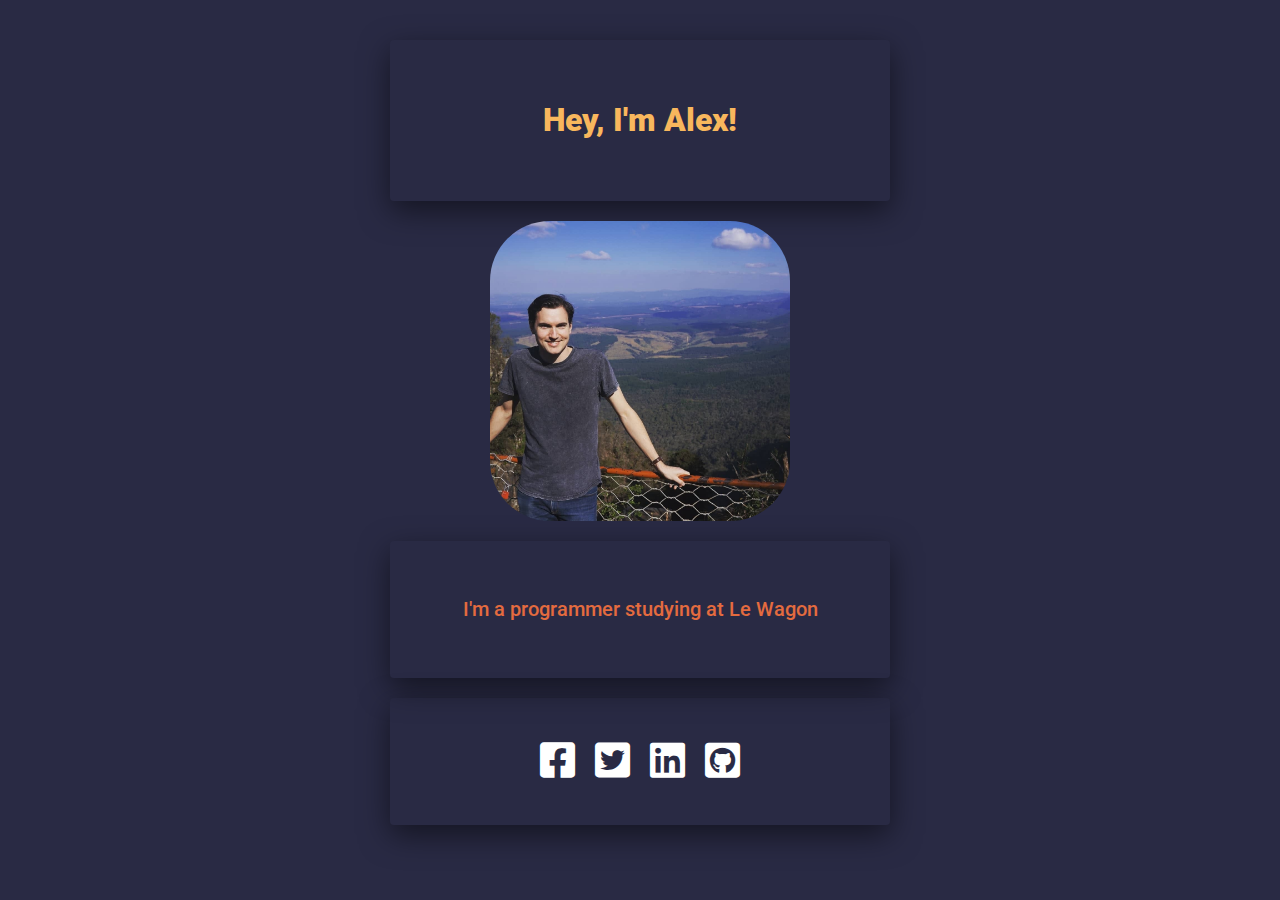
==== index.html @ 1bf9fc71 "my profile page" ====
<!DOCTYPE html>
<html lang="en">
<head>
    <meta charset="UTF-8">
    <meta http-equiv="X-UA-Compatible" content="IE=edge">
    <meta name="viewport" content="width=device-width, initial-scale=1.0">
    <meta name="viewport" content="width=device-width, initial-scale=1">
    <link rel="stylesheet" href="https://use.fontawesome.com/releases/v5.6.3/css/all.css">
    <link rel="stylesheet" href="style.css">
    <link href="https://fonts.googleapis.com/css?family=Lora:400,700|Roboto:300,400,500,700,900" rel="stylesheet">
    <title>My Profile</title>
</head>
<body>
  <div class="container">
    <div class="card-title">
      <h1>Hey, I'm Alex!</h1>
    </div>
    <div class="card-image">
      <img src="images/profile.jpg" class="img-circle" width = "300px" alt="picture of me" border-radius="5px">
    </div>
      <div class="card-body">
    <h2>I'm a programmer studying at Le Wagon</h2>
    </div>
    <div class ="card-links">
      <li>
        <a href="https://www.facebook.com/alex.wade.376">
          <i class="fab fa-facebook-square" href=""></i>
        </a>
      </li>
      <li>
        <a href="https://twitter.com/?lang=en">
          <i class="fab fa-twitter-square" width="50px"></i>
        </a>
      </li>
      <li>
        <a href="https://www.linkedin.com/in/alex-wade-98b45872/">
          <i class="fab fa-linkedin"></i>
        </a>
      </li>
      <li>
        <a href="https://github.com/AlexWade555">
          <i class="fab fa-github-square"></i>
        </a>
      </li>
    </div>
  </div>
</body>
</html>
---- style.css ----
/* Colors and fonts */
body {
  background: #292A44;
  color:  #F8B75D;
  font-family: 'Lora', serif;
  font-size: 15px;
  font-weight: lighter;
}
h1, h2, h3 {
  font-family: 'Roboto', sans-serif;
}
h1 {
  color: #F8B75D;
  font-size: 32px;
  font-weight: 900;
}
h2 {
  color:  #E46B3F;
  font-size: 20px;
  font-weight: lighter;
  font-weight: 500;
}

a {
  font-family: 'Roboto', sans-serif;
  text-decoration: none;
  color:  #FFFFFF;
  font-weight: 600;
  font-size: 40px;
  margin: 10px;
}
a:hover {
  color: black;
}
.container {
  width: 500px;
  margin: 40px auto;
  /* border: 2px solid blue; */
}

@media (max-width: 960px) {
  /* For a screen < 960px, this CSS will be read */
  .container {
    width: 700px;
  }
}

@media (max-width: 720px) {
  /* For a screen < 720px, this CSS will be read */
  .container {
    width: 500px;
  }
}

@media (max-width: 540px) {
  /* For a screen < 540px, this CSS will be read */
  .container {
    width: 300px;
  }
}

.card-links {
  display: flex;
  justify-content: center;
  /* border: 2px solid white; */
  list-style-type: none;
  padding: 40px;
  box-shadow: 0px 10px 30px rgba(0,0,0,0.5);
  border-radius: 4px;
  margin: 20px 0px;
}

.card-title {
  /* border: 2px solid red; */
  display: flex;
  justify-content: center;
  padding: 40px;
  box-shadow: 0px 10px 30px rgba(0,0,0,0.5);
  border-radius: 4px;
  margin: 20px 0px;
}

.card-body {
  /* border: 2px solid green; */
  display: flex;
  justify-content: center;
  padding: 40px;
  box-shadow: 0px 10px 30px rgba(0,0,0,0.5);
  border-radius: 4px;
  margin: 20px 0px;
}

.card-image {
  /* border: 2px solid orange; */
  display: flex;
  justify-content: center;
  border-radius: 4px;
}

.img-circle {
  border-radius: 20%;
}
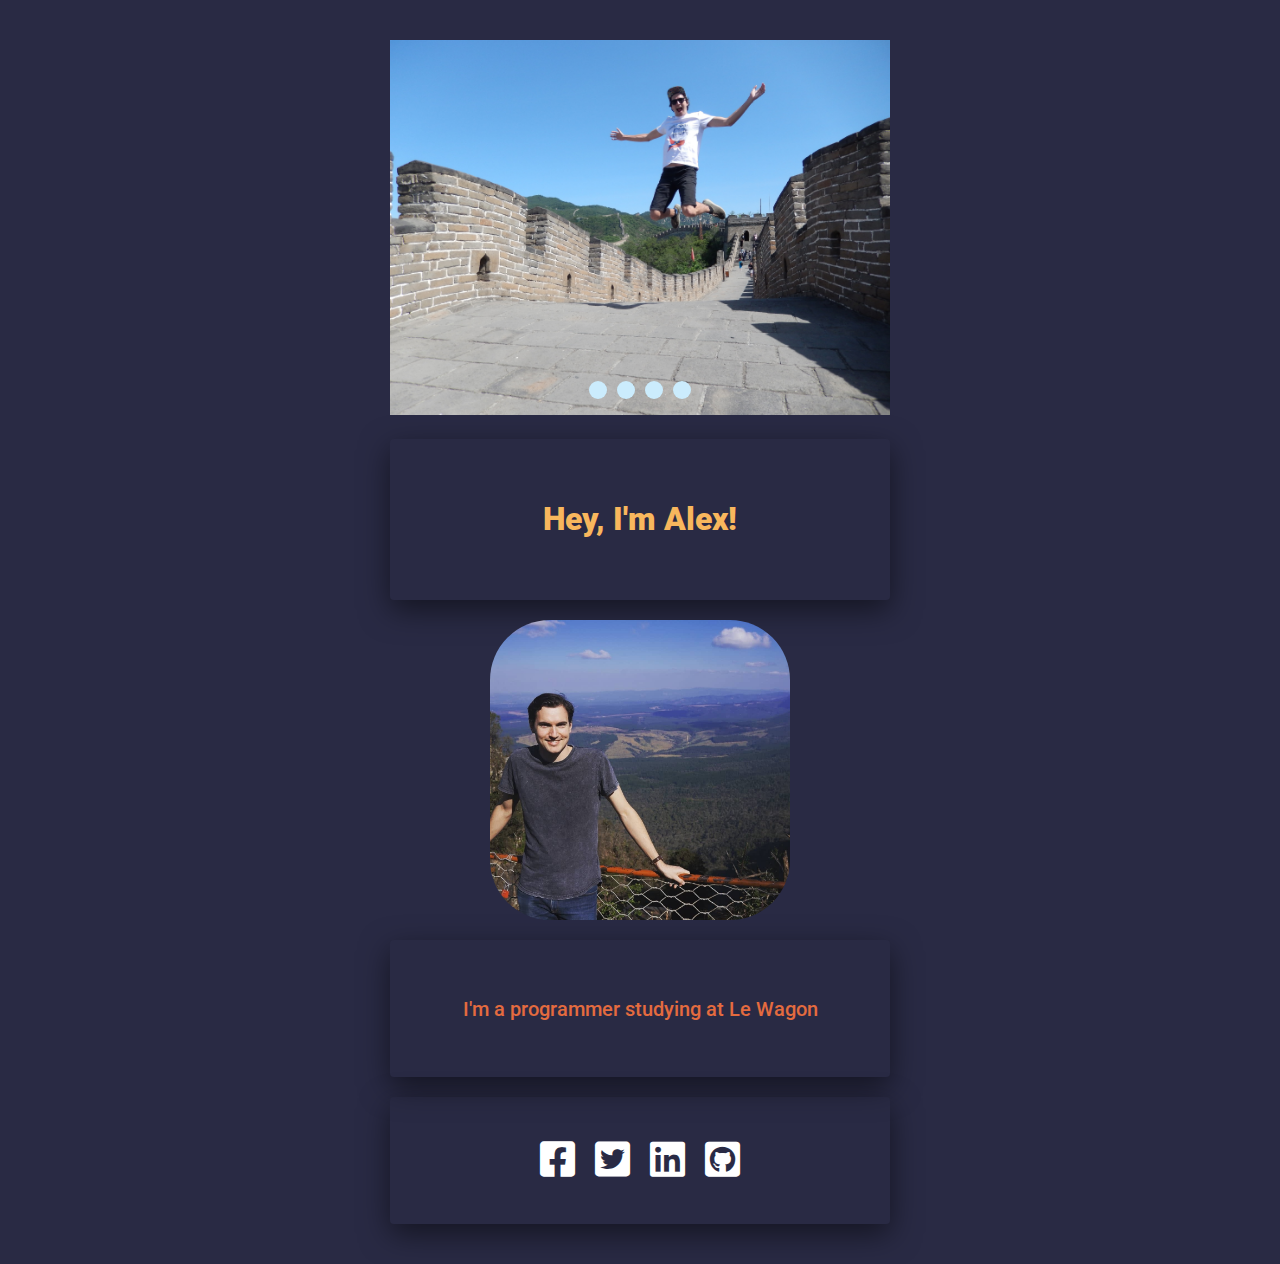
==== commit 98ef1f86: "changed title and move slides into container" ====
--- a/index.html
+++ b/index.html
@@ -1,6 +1,6 @@
 <!DOCTYPE html>
 <html lang="en">
-<head>
+  <head>
     <meta charset="UTF-8">
     <meta http-equiv="X-UA-Compatible" content="IE=edge">
     <meta name="viewport" content="width=device-width, initial-scale=1.0">
@@ -8,10 +8,72 @@
     <link rel="stylesheet" href="https://use.fontawesome.com/releases/v5.6.3/css/all.css">
     <link rel="stylesheet" href="style.css">
     <link href="https://fonts.googleapis.com/css?family=Lora:400,700|Roboto:300,400,500,700,900" rel="stylesheet">
-    <title>My Profile</title>
-</head>
-<body>
-  <div class="container">
+    <title>Alex Wade - Front-end developer</title>
+  </head>
+  <body>
+
+    <div class="container">
+
+<!-- Start cssSlider.com -->
+		<!-- Generated by cssSlider.com 2.1 -->
+		<link rel="stylesheet" href="cssslider_files/csss_engine1/style.css">
+		<!--[if IE]><link rel="stylesheet" href="cssslider_files/csss_engine1/ie.css"><![endif]-->
+		<!--[if lte IE 9]><script type="text/javascript" src="cssslider_files/csss_engine1/ie.js"></script><![endif]-->
+		 <div class='csslider1 autoplay '>
+		<input name="cs_anchor1" id='cs_slide1_0' type="radio" class='cs_anchor slide' >
+		<input name="cs_anchor1" id='cs_slide1_1' type="radio" class='cs_anchor slide' >
+		<input name="cs_anchor1" id='cs_slide1_2' type="radio" class='cs_anchor slide' >
+		<input name="cs_anchor1" id='cs_slide1_3' type="radio" class='cs_anchor slide' >
+		<input name="cs_anchor1" id='cs_play1' type="radio" class='cs_anchor' checked>
+		<input name="cs_anchor1" id='cs_pause1_0' type="radio" class='cs_anchor pause'>
+		<input name="cs_anchor1" id='cs_pause1_1' type="radio" class='cs_anchor pause'>
+		<input name="cs_anchor1" id='cs_pause1_2' type="radio" class='cs_anchor pause'>
+		<input name="cs_anchor1" id='cs_pause1_3' type="radio" class='cs_anchor pause'>
+		<ul>
+			<li class="cs_skeleton"><img src="cssslider_files/csss_images1/dscn7078.jpg" style="width: 100%;"></li>
+			<li class='num0 img slide'> <img src='cssslider_files/csss_images1/dscn7078.jpg' alt='DSCN7078' title='DSCN7078' /></li>
+			<li class='num1 img slide'> <img src='cssslider_files/csss_images1/20160611_090855.jpg' alt='20160611_090855' title='20160611_090855' /></li>
+			<li class='num2 img slide'> <img src='cssslider_files/csss_images1/received_10155352142678207.jpg' alt='received_10155352142678207' title='received_10155352142678207' /></li>
+			<li class='num3 img slide'> <img src='cssslider_files/csss_images1/received_160051877663995722.jpg' alt='received_160051877663995722' title='received_160051877663995722' /></li>
+		</ul><div class="cs_engine"><a href="http://cssslider.com">http://cssslider.com</a> by cssSlider.com v2.1</div>
+		<div class='cs_description'>
+			<label class='num0'><span class="cs_title"><span class="cs_wrapper">DSCN7078</span></span></label>
+			<label class='num1'><span class="cs_title"><span class="cs_wrapper">20160611_090855</span></span></label>
+			<label class='num2'><span class="cs_title"><span class="cs_wrapper">received_10155352142678207</span></span></label>
+			<label class='num3'><span class="cs_title"><span class="cs_wrapper">received_160051877663995722</span></span></label>
+		</div>
+		<div class='cs_play_pause'>
+			<label class='cs_play' for='cs_play1'><span><i></i><b></b></span></label>
+			<label class='cs_pause num0' for='cs_pause1_0'><span><i></i><b></b></span></label>
+			<label class='cs_pause num1' for='cs_pause1_1'><span><i></i><b></b></span></label>
+			<label class='cs_pause num2' for='cs_pause1_2'><span><i></i><b></b></span></label>
+			<label class='cs_pause num3' for='cs_pause1_3'><span><i></i><b></b></span></label>
+			</div>
+		<div class='cs_arrowprev'>
+			<label class='num0' for='cs_slide1_0'><span><i></i><b></b></span></label>
+			<label class='num1' for='cs_slide1_1'><span><i></i><b></b></span></label>
+			<label class='num2' for='cs_slide1_2'><span><i></i><b></b></span></label>
+			<label class='num3' for='cs_slide1_3'><span><i></i><b></b></span></label>
+		</div>
+		<div class='cs_arrownext'>
+			<label class='num0' for='cs_slide1_0'><span><i></i><b></b></span></label>
+			<label class='num1' for='cs_slide1_1'><span><i></i><b></b></span></label>
+			<label class='num2' for='cs_slide1_2'><span><i></i><b></b></span></label>
+			<label class='num3' for='cs_slide1_3'><span><i></i><b></b></span></label>
+		</div>
+		<div class='cs_bullets'>
+			<label class='num0' for='cs_slide1_0'> <span class='cs_point'></span>
+				<span class='cs_thumb'><img src='cssslider_files/csss_tooltips1/dscn7078.jpg' alt='DSCN7078' title='DSCN7078' /></span></label>
+			<label class='num1' for='cs_slide1_1'> <span class='cs_point'></span>
+				<span class='cs_thumb'><img src='cssslider_files/csss_tooltips1/20160611_090855.jpg' alt='20160611_090855' title='20160611_090855' /></span></label>
+			<label class='num2' for='cs_slide1_2'> <span class='cs_point'></span>
+				<span class='cs_thumb'><img src='cssslider_files/csss_tooltips1/received_10155352142678207.jpg' alt='received_10155352142678207' title='received_10155352142678207' /></span></label>
+			<label class='num3' for='cs_slide1_3'> <span class='cs_point'></span>
+				<span class='cs_thumb'><img src='cssslider_files/csss_tooltips1/received_160051877663995722.jpg' alt='received_160051877663995722' title='received_160051877663995722' /></span></label>
+		</div>
+		</div>
+		<!-- End cssSlider.com -->
+
     <div class="card-title">
       <h1>Hey, I'm Alex!</h1>
     </div>
--- a/cssslider_files/csss_engine1/style.css
+++ b/cssslider_files/csss_engine1/style.css
@@ -0,0 +1,1185 @@
+
+/* ------------- General ------------- */
+@import url(https://fonts.googleapis.com/css?family=Open+Sans+Condensed:300&subset=latin,cyrillic-ext,greek-ext,greek,vietnamese,latin-ext,cyrillic);
+@font-face {
+	font-family: "cs-ctrl-basic";
+	src: url("cs-ctrl-basic.eot");
+	src: url("cs-ctrl-basic.eot#iefix") format("embedded-opentype"),
+			url("cs-ctrl-basic.woff") format("woff"),
+			url("cs-ctrl-basic.ttf") format("truetype"),
+			url("cs-ctrl-basic.svg#basic") format("svg");
+	font-weight: normal;
+	font-style: normal;
+}
+
+.csslider1 {
+  display: inline-block;
+  position: relative;
+  max-width: 800px;
+
+
+
+  width: 100%;
+}
+.csslider1,
+.csslider1 *,
+.csslider1 *:after,
+.csslider1 *:before {
+  -webkit-box-sizing: content-box;
+  -moz-box-sizing: content-box;
+  box-sizing: content-box;
+}
+.csslider1 > .cs_anchor {
+  display: none;
+}
+.csslider1 > ul {
+  position: relative;
+  z-index: 1;
+  font-size: 0;
+  line-height: 0;
+  margin: 0 auto;
+  padding: 0;
+
+  overflow: hidden;
+  white-space: nowrap;
+}
+.csslider1 > ul > .cs_skeleton {
+  width: 100%;
+  visibility: hidden;
+  font-size: 0px;
+  line-height: 0;
+}
+
+.csslider1 > ul > .slide.img img {
+  width: 100%;
+}
+
+
+
+.csslider1 > ul > .slide.img a {
+  font-size: 0pt;
+  color: transparent;
+}
+.csslider1 > ul > .slide {
+  position: relative;
+  display: inline-block;
+  width: 100%;
+  height: 100%;
+  overflow: hidden;
+  font-size: 15px;
+  font-size: initial;
+  line-height: normal;
+  white-space: normal;
+  vertical-align: top;
+  -webkit-box-sizing: border-box;
+  -moz-box-sizing: border-box;
+  box-sizing: border-box;
+
+  -webkit-transform: translate3d(0,0,0);
+  transform: translate3d(0,0,0);
+}
+.csslider1 .cs_engine{
+  position: absolute;
+  top: -9999px;
+  left: -9999px;
+  font-size: 0pt;
+  opacity: 0;
+  filter: alpha(opacity=0);
+}
+
+.csslider1 > ul > li.img,
+.csslider1 > .cs_arrowprev,
+.csslider1 > .cs_arrownext,
+.csslider1 > .cs_bullets,
+.csslider1 > .cs_play_pause {
+  -webkit-touch-callout: none;
+  -webkit-user-select: none;
+  -moz-user-select: none;
+  -ms-user-select: none;
+  user-select: none;
+}
+/* ------------- /General Styles ------------- */
+
+/* ------------- General Arrows ------------- */
+.csslider1 > .cs_arrowprev,
+.csslider1 > .cs_arrownext {
+  position: absolute;
+  top: 50%;
+  z-index: 5;
+  -webkit-box-sizing: content-box;
+  -moz-box-sizing: content-box;
+  box-sizing: content-box;
+}
+.csslider1 > .cs_arrowprev > label,
+.csslider1 > .cs_arrownext > label {
+  position: absolute;
+  text-decoration: none;
+  cursor: pointer;
+  opacity: 0;
+  z-index: -1;
+}
+.csslider1 > .cs_arrowprev {
+  left: 0;
+}
+.csslider1 > .cs_arrownext {
+  right: 0;
+}
+
+.csslider1 > .slide:checked ~ .cs_arrowprev > label,
+.csslider1 > .slide:checked ~ .cs_arrownext > label {
+  opacity: 0;
+  z-index: -1;
+}
+
+
+
+.csslider1 > #cs_slide1_0:checked ~ .cs_arrowprev > label.num3,
+.csslider1 > #cs_pause1_0:checked ~ .cs_arrowprev > label.num3,
+.csslider1 > #cs_slide1_0:checked ~ .cs_arrownext > label.num1,
+.csslider1 > #cs_pause1_0:checked ~ .cs_arrownext > label.num1,
+.csslider1 > #cs_slide1_1:checked ~ .cs_arrowprev > label.num0,
+.csslider1 > #cs_pause1_1:checked ~ .cs_arrowprev > label.num0,
+.csslider1 > #cs_slide1_1:checked ~ .cs_arrownext > label.num2,
+.csslider1 > #cs_pause1_1:checked ~ .cs_arrownext > label.num2,
+.csslider1 > #cs_slide1_2:checked ~ .cs_arrowprev > label.num1,
+.csslider1 > #cs_pause1_2:checked ~ .cs_arrowprev > label.num1,
+.csslider1 > #cs_slide1_2:checked ~ .cs_arrownext > label.num3,
+.csslider1 > #cs_pause1_2:checked ~ .cs_arrownext > label.num3,
+.csslider1 > #cs_slide1_3:checked ~ .cs_arrowprev > label.num2,
+.csslider1 > #cs_pause1_3:checked ~ .cs_arrowprev > label.num2,
+.csslider1 > #cs_slide1_3:checked ~ .cs_arrownext > label.num0,
+.csslider1 > #cs_pause1_3:checked ~ .cs_arrownext > label.num0 {
+  opacity: 1;
+  z-index: 5;
+}
+
+
+@-webkit-keyframes arrow1 {
+  0%, 24.99% { opacity: 1; z-index: 5; }
+  25%, 100%  { opacity: 0; z-index: -1; }
+}
+@keyframes arrow1 {
+  0%, 24.99% { opacity: 1; z-index: 5; }
+  25%, 100%  { opacity: 0; z-index: -1; }
+}
+
+
+.csslider1 > #cs_play1:checked ~ .cs_arrowprev > label.num3,
+.csslider1 > #cs_play1:checked ~ .cs_arrownext > label.num1 {
+  -webkit-animation: arrow1 32000ms infinite -2000ms;
+  animation: arrow1 32000ms infinite -2000ms;
+}
+.csslider1 > #cs_play1:checked ~ .cs_arrowprev > label.num0,
+.csslider1 > #cs_play1:checked ~ .cs_arrownext > label.num2 {
+  -webkit-animation: arrow1 32000ms infinite 6000ms;
+  animation: arrow1 32000ms infinite 6000ms;
+}
+.csslider1 > #cs_play1:checked ~ .cs_arrowprev > label.num1,
+.csslider1 > #cs_play1:checked ~ .cs_arrownext > label.num3 {
+  -webkit-animation: arrow1 32000ms infinite 14000ms;
+  animation: arrow1 32000ms infinite 14000ms;
+}
+.csslider1 > #cs_play1:checked ~ .cs_arrowprev > label.num2,
+.csslider1 > #cs_play1:checked ~ .cs_arrownext > label.num0 {
+  -webkit-animation: arrow1 32000ms infinite 22000ms;
+  animation: arrow1 32000ms infinite 22000ms;
+}
+
+
+.csslider1 > .slide:checked ~ .cs_arrowprev > label,
+.csslider1 > .slide:checked ~ .cs_arrownext > label,
+.csslider1 > .pause:checked ~ .cs_arrowprev > label,
+.csslider1 > .pause:checked ~ .cs_arrownext > label {
+  -webkit-animation: none;
+  animation: none;
+}
+
+
+/* ------------- /General Arrows ------------- */
+
+/* ------------- General Bullets ------------- */
+.csslider1 > .cs_bullets {
+  position: absolute;
+  left: 0;
+  width: 100%;
+  z-index: 6;
+  font-size: 0;
+  line-height: 8pt;
+  text-align: center;
+}
+.csslider1 > .cs_bullets > div {
+  margin-left: -50%;
+  width: 100%;
+}
+.csslider1 > .cs_bullets > label {
+  position: relative;
+  display: inline-block;
+  cursor: pointer;
+}
+.csslider1 > .cs_bullets > label > .cs_thumb {
+  visibility: hidden;
+  position: absolute;
+  opacity: 0;
+  z-index: 1;
+  line-height: 0;
+  left: -32px;
+  top: -48px;
+}
+.csslider1 > .cs_bullets > label > .cs_thumb > img {
+  max-width: none;
+}
+/* ------------- /General Bullets ------------- */
+
+/* ------------- General Description ------------- */
+.csslider1 > .cs_description {
+  z-index: 3;
+}
+.csslider1 > .cs_description a,
+.csslider1 > .cs_description a:visited,
+.csslider1 > .cs_description a:active {
+  color: inherit;
+}
+.csslider1 > .cs_description a:hover {
+  text-decoration: none;
+}
+.csslider1 > .cs_description > label {
+  position: absolute;
+  word-wrap: break-word;
+  white-space: normal;
+  text-align: left;
+  max-width: 50%;
+  left: 0;
+}
+.csslider1 > .cs_description > label > span {
+  vertical-align: top;
+}
+.csslider1 > .cs_description > label span {
+  display: inline-block;
+}
+/* ------------- /General Description ------------- */
+
+/* ------------- General Play Pause ------------- */
+.csslider1 > .cs_play_pause {
+  position: absolute;
+  top: 50%;
+  left: 50%;
+  z-index: 5;
+}
+.csslider1 > .cs_play_pause > label {
+  position: absolute;
+  cursor: pointer;
+}
+.csslider1 > #cs_play1:checked ~ .cs_play_pause > .cs_pause,
+.csslider1 > .slide:checked ~ .cs_play_pause > .cs_play,
+.csslider1 > .pause:checked ~ .cs_play_pause > .cs_play {
+  display: block;
+  z-index: 5;
+}
+.csslider1 > #cs_play1:checked ~ .cs_play_pause > .cs_play,
+.csslider1 > .slide:checked ~ .cs_play_pause > .cs_pause,
+.csslider1 > .pause:checked ~ .cs_play_pause > .cs_pause {
+  display: none;
+  z-index: -1;
+}
+
+
+
+@-webkit-keyframes pauseChange1 {
+  0%, 24.99% { opacity: 1; z-index: 5; }
+  25%, 100%  { opacity: 0; z-index: -1; }
+}
+@keyframes pauseChange1 {
+  0%, 24.99% { opacity: 1; z-index: 5; }
+  25%, 100%  { opacity: 0; z-index: -1; }
+}
+
+
+.csslider1 > #cs_play1:checked ~ .cs_play_pause > .cs_pause.num0 {
+  opacity: 0;
+  z-index: -1;
+  -webkit-animation: pauseChange1 32000ms infinite -2000ms;
+  animation: pauseChange1 32000ms infinite -2000ms;
+}
+.csslider1 > #cs_play1:checked ~ .cs_play_pause > .cs_pause.num1 {
+  opacity: 0;
+  z-index: -1;
+  -webkit-animation: pauseChange1 32000ms infinite 6000ms;
+  animation: pauseChange1 32000ms infinite 6000ms;
+}
+.csslider1 > #cs_play1:checked ~ .cs_play_pause > .cs_pause.num2 {
+  opacity: 0;
+  z-index: -1;
+  -webkit-animation: pauseChange1 32000ms infinite 14000ms;
+  animation: pauseChange1 32000ms infinite 14000ms;
+}
+.csslider1 > #cs_play1:checked ~ .cs_play_pause > .cs_pause.num3 {
+  opacity: 0;
+  z-index: -1;
+  -webkit-animation: pauseChange1 32000ms infinite 22000ms;
+  animation: pauseChange1 32000ms infinite 22000ms;
+}
+
+
+.csslider1 > .slide:checked ~ .cs_play_pause > .cs_pause,
+.csslider1 > .pause:checked ~ .cs_play_pause > .cs_pause {
+  -webkit-animation: none;
+  animation: none;
+}
+
+
+/* ------------- /General Play Pause ------------- */
+
+/* ------------- Effect ------------- */
+.csslider1 > ul > .slide.num0 {
+  left: 0%;
+}
+.csslider1 > ul > .slide.num1 {
+  left: 100%;
+}
+.csslider1 > ul > .slide.num2 {
+  left: 200%;
+}
+.csslider1 > ul > .slide.num3 {
+  left: 300%;
+}
+
+
+
+.csslider1 > #cs_slide1_0:checked ~ ul > .slide,
+.csslider1 > #cs_pause1_0:checked ~ ul > .slide {
+  -webkit-transform: translateX(0%);
+  transform: translateX(0%);
+}
+.csslider1 > #cs_slide1_1:checked ~ ul > .slide,
+.csslider1 > #cs_pause1_1:checked ~ ul > .slide {
+  -webkit-transform: translateX(-100%);
+  transform: translateX(-100%);
+}
+.csslider1 > #cs_slide1_2:checked ~ ul > .slide,
+.csslider1 > #cs_pause1_2:checked ~ ul > .slide {
+  -webkit-transform: translateX(-200%);
+  transform: translateX(-200%);
+}
+.csslider1 > #cs_slide1_3:checked ~ ul > .slide,
+.csslider1 > #cs_pause1_3:checked ~ ul > .slide {
+  -webkit-transform: translateX(-300%);
+  transform: translateX(-300%);
+}
+
+
+
+.csslider1 > ul > .slide {
+  position: absolute;
+  top: 0;
+  left: 0;
+  display: inline-block;
+  opacity: 1;
+
+  -webkit-transition: -webkit-transform 2000ms;
+  transition: -webkit-transform 2000ms, transform 2000ms;
+
+
+  -webkit-transform: scale(1);
+  transform: scale(1);
+}
+
+
+
+@-webkit-keyframes slide1 {
+  0%, 18.75%  { -webkit-transform: translateX(0%); transform: translateX(0%); }
+  25%, 43.75%  { -webkit-transform: translateX(-100%); transform: translateX(-100%); }
+  50%, 68.75%  { -webkit-transform: translateX(-200%); transform: translateX(-200%); }
+  75%, 93.75%  { -webkit-transform: translateX(-300%); transform: translateX(-300%); }
+
+}
+@keyframes slide1 {
+  0%, 18.75%  { -webkit-transform: translateX(0%); transform: translateX(0%); }
+  25%, 43.75%  { -webkit-transform: translateX(-100%); transform: translateX(-100%); }
+  50%, 68.75%  { -webkit-transform: translateX(-200%); transform: translateX(-200%); }
+  75%, 93.75%  { -webkit-transform: translateX(-300%); transform: translateX(-300%); }
+
+}
+
+@-webkit-keyframes slide1-ie {
+  0%, 18.75%  { margin-left: 0%; }
+  25%, 43.75%  { margin-left: -100%; }
+  50%, 68.75%  { margin-left: -200%; }
+  75%, 93.75%  { margin-left: -300%; }
+
+}
+@keyframes slide1-ie {
+  0%, 18.75%  { margin-left: 0%; }
+  25%, 43.75%  { margin-left: -100%; }
+  50%, 68.75%  { margin-left: -200%; }
+  75%, 93.75%  { margin-left: -300%; }
+
+}
+
+.csslider1  > #cs_play1:checked ~ ul > .slide {
+
+  -webkit-animation: slide1 32000ms infinite;
+  animation: slide1 32000ms infinite;
+
+}
+/* IE 10+ hack - cant animate translate :( */
+@media screen and (-ms-high-contrast: active), (-ms-high-contrast: none) {
+  .csslider1  > #cs_play1:checked ~ ul > .slide {
+    animation: slide1-ie 32000ms infinite;
+  }
+}
+
+
+.csslider1 > #cs_play1:checked ~ ul > .slide,
+.csslider1 > .pause:checked ~ ul > .slide {
+  -webkit-transition: none;
+  transition: none;
+}
+
+
+/* ------------- /Effect ------------- */
+
+/* ------------- Template Show on hover ------------- */
+.csslider1 > .cs_play_pause {
+  -webkit-transition: .4s all 0s ease;
+  transition: .4s all 0s ease;
+}
+.csslider1 > .cs_arrowprev {
+  -webkit-transition: .4s all .15s ease;
+  transition: .4s all .15s ease;
+}
+.csslider1 > .cs_arrownext {
+  -webkit-transition: .4s all .3s ease;
+  transition: .4s all .3s ease;
+}
+.csslider1 > .cs_arrowprev,
+.csslider1 > .cs_arrownext,
+.csslider1 > .cs_play_pause {
+  opacity: 0;
+  -webkit-transform: translateY(-30px);
+  transform: translateY(-30px);
+}
+
+.csslider1:hover > .cs_arrowprev,
+.csslider1:hover > .cs_arrownext,
+.csslider1:hover > .cs_play_pause {
+  opacity: 1;
+  -webkit-transform: translateY(0);
+  transform: translateY(0);
+}
+/* ------------- /Template Show on hover ------------- */
+
+/* ------------- Template Arrows ------------- */
+.csslider1 > .cs_arrowprev > label,
+.csslider1 > .cs_arrownext > label {
+  padding: 17px;
+  height: 23px;
+  width: 23px;
+  margin-top: -28px;
+  margin-left: -28px;
+
+  background-color: #CBECFD;
+
+  border-radius: 50%;
+}
+.csslider1 > .cs_arrowprev > label,
+.csslider1 > .cs_arrownext > label,
+.csslider1 > .cs_arrowprev > label span:after,
+.csslider1 > .cs_arrownext > label span:after {
+  -webkit-transition: background-color 0.4s, color 0.4s;
+  transition: background-color 0.4s, color 0.4s;
+}
+.csslider1 > .cs_arrowprev {
+  margin-left: 2px;
+  left: 45px;
+}
+.csslider1 > .cs_arrownext {
+  margin-right: 2px;
+  right: 45px;
+}
+.csslider1 > .cs_arrowprev > label span,
+.csslider1 > .cs_arrownext > label span {
+  display: block;
+  color: #3A4A5A;
+}
+.csslider1 > .cs_arrowprev > label span:after,
+.csslider1 > .cs_arrownext > label span:after {
+  display: block;
+  font: 21px "cs-ctrl-basic";
+  line-height: 23px;
+  text-align: center;
+}
+/* IE10+ hack */
+_:-ms-input-placeholder, :root .csslider1 > .cs_arrowprev > label span:after {
+  line-height: 29px;
+}
+_:-ms-input-placeholder, :root .csslider1 > .cs_arrownext > label span:after {
+  line-height: 29px;
+}
+
+.csslider1 > .cs_arrowprev > label span:after {
+  content: '\e800';
+}
+.csslider1 > .cs_arrownext > label span:after {
+  content: '\e801';
+}
+
+.csslider1 > .cs_arrowprev:hover > label,
+.csslider1 > .cs_arrownext:hover > label {
+  background-color: #e5f6fe;
+}
+
+.csslider1 > .cs_arrownext:hover > label span {
+  color: #000;
+  -webkit-animation: nextArrow1 .7s infinite ease-in-out;
+  animation: nextArrow1 .7s infinite ease-in-out;
+}
+.csslider1 > .cs_arrowprev:hover > label span {
+  color: #000;
+  -webkit-animation: prevArrow1 .7s infinite ease-in-out;
+  animation: prevArrow1 .7s infinite ease-in-out;
+}
+
+
+@keyframes nextArrow1 {
+  0%, 100% {
+    -webkit-transform: translateX(0px);
+    transform: translateX(0px);
+  }
+  25% {
+    -webkit-transform: translateX(2px);
+    transform: translateX(2px);
+  }
+  75% {
+    -webkit-transform: translateX(-2px);
+    transform: translateX(-2px);
+  }
+}
+@-webkit-keyframes nextArrow1 {
+  0%, 100% {
+    -webkit-transform: translateX(0px);
+    transform: translateX(0px);
+  }
+  25% {
+    -webkit-transform: translateX(2px);
+    transform: translateX(2px);
+  }
+  75% {
+    -webkit-transform: translateX(-2px);
+    transform: translateX(-2px);
+  }
+}
+
+@-webkit-keyframes prevArrow1 {
+  0%, 100% {
+    -webkit-transform: translateX(0px);
+    transform: translateX(0px);
+  }
+  25% {
+    -webkit-transform: translateX(-2px);
+    transform: translateX(-2px);
+  }
+  75% {
+    -webkit-transform: translateX(2px);
+    transform: translateX(2px);
+  }
+}
+@keyframes prevArrow1 {
+  0%, 100% {
+    -webkit-transform: translateX(0px);
+    transform: translateX(0px);
+  }
+  25% {
+    -webkit-transform: translateX(-2px);
+    transform: translateX(-2px);
+  }
+  75% {
+    -webkit-transform: translateX(2px);
+    transform: translateX(2px);
+  }
+}
+/* ------------- /Template Arrows ------------- */
+
+/* ------------- Template Play Pause ------------- */
+.csslider1 > .cs_play_pause > label{
+  text-decoration: none;
+  padding: 17px;
+  height: 23px;
+  width: 23px;
+
+  margin-top: -28px;
+  margin-left: -28px;
+
+  background-color: #CBECFD;
+
+  border-radius: 50%;
+}
+.csslider1 > .cs_play_pause > label,
+.csslider1 > .cs_play_pause > label span:after {
+  -webkit-transition: background-color 0.4s ease, color 0.4s ease;
+  transition: background-color 0.4s ease, color 0.4s ease;
+}
+.csslider1 > .cs_play_pause > label span {
+  display: block;
+  color: #3A4A5A;
+}
+.csslider1 > .cs_play_pause > label span:after{
+  display: block;
+  font: 15px "cs-ctrl-basic";
+  line-height: 25px;
+  text-align: center;
+}
+/* IE10+ hack */
+_:-ms-input-placeholder, :root .csslider1 > .cs_play_pause > label span:after {
+  line-height: 28px;
+}
+.csslider1 > .cs_play_pause > .cs_play span:after {
+  content: '\e802';
+}
+.csslider1 > .cs_play_pause > .cs_pause span:after {
+  content: '\e803';
+}
+
+.csslider1 > .cs_play_pause:hover > label {
+  background-color: #e5f6fe;
+}
+.csslider1 > .cs_play_pause:hover > label span {
+  color: #000;
+  -wibkit-animation: playPause1 .7s infinite ease-in-out;
+  animation: playPause1 .7s infinite ease-in-out;
+}
+
+@-webkit-keyframes playPause1 {
+  0%, 100% { -webkit-transform: translateY(0px); transform: translateY(0px); }
+  25% { -webkit-transform: translateY(2px); transform: translateY(2px); }
+  75% { -webkit-transform: translateY(-2px); transform: translateY(-2px); }
+}
+@keyframes playPause1 {
+  0%, 100% { -webkit-transform: translateY(0px); transform: translateY(0px); }
+  25% { -webkit-transform: translateY(2px); transform: translateY(2px); }
+  75% { -webkit-transform: translateY(-2px); transform: translateY(-2px); }
+}
+/* ------------- /Template Play Pause ------------- */
+
+/* ------------- Template Bullets ------------- */
+.csslider1 > .cs_bullets {
+  bottom: 5px;
+  margin-bottom: 5px;
+}
+.csslider1 > .cs_bullets > label {
+  border-radius: 50%;
+  margin: 0 5px;
+  padding: 9px;
+  background: #CBECFD;
+}
+
+
+.csslider1 > .cs_bullets > label > .cs_thumb {
+  border: 3px solid #CBECFD;
+  margin-top: -150%;
+  margin-left: 3px;
+  -webkit-transition: all 0.3s;
+  transition: all 0.3s;
+}
+.csslider1 > .cs_bullets > label > .cs_thumb:before {
+  content: '';
+  position: absolute;
+  width: 0;
+  height: 0;
+  left: 50%;
+  margin-left: -4px;
+  bottom: -9px;
+  border-left: 7px solid transparent;
+  border-right: 7px solid transparent;
+
+  border-top: 7px solid #CBECFD;
+}
+.csslider1 > .cs_bullets > label:hover > .cs_thumb {
+  margin-top: -12px;
+  opacity: 1;
+  visibility: visible;
+}
+
+
+
+.csslider1 > .cs_bullets > label > .cs_point {
+  position: absolute;
+  left: 50%;
+  top: 50%;
+  margin-left: -2px;
+  margin-top: -2px;
+  background: transparent;
+  border-radius: 50%;
+  padding: 2px;
+}
+
+.csslider1 > .cs_bullets > label:hover > .cs_point,
+
+.csslider1 > #cs_slide1_0:checked ~ .cs_bullets > label.num0 > .cs_point,
+.csslider1 > #cs_pause1_0:checked ~ .cs_bullets > label.num0 > .cs_point,
+.csslider1 > #cs_slide1_1:checked ~ .cs_bullets > label.num1 > .cs_point,
+.csslider1 > #cs_pause1_1:checked ~ .cs_bullets > label.num1 > .cs_point,
+.csslider1 > #cs_slide1_2:checked ~ .cs_bullets > label.num2 > .cs_point,
+.csslider1 > #cs_pause1_2:checked ~ .cs_bullets > label.num2 > .cs_point,
+.csslider1 > #cs_slide1_3:checked ~ .cs_bullets > label.num3 > .cs_point,
+.csslider1 > #cs_pause1_3:checked ~ .cs_bullets > label.num3 > .cs_point {
+  background: #3A4A5A;
+}
+
+
+
+
+@keyframes bullet1 {
+  0%, 24.99%  { background: #3A4A5A; }
+  25%, 100% { background: transparent; }
+}
+@-webkit-keyframes bullet1 {
+  0%, 24.99%  { background: #3A4A5A; }
+  25%, 100% { background: transparent; }
+}
+
+.csslider1 > #cs_play1:checked ~ .cs_bullets > label.num0 > .cs_point,
+.csslider1 > #cs_pause1:checked ~ .cs_bullets > label.num0 > .cs_point {
+  -webkit-animation: bullet1 32000ms infinite -2000ms;
+  animation: bullet1 32000ms infinite -2000ms;
+}
+.csslider1 > #cs_play1:checked ~ .cs_bullets > label.num1 > .cs_point,
+.csslider1 > #cs_pause1:checked ~ .cs_bullets > label.num1 > .cs_point {
+  -webkit-animation: bullet1 32000ms infinite 6000ms;
+  animation: bullet1 32000ms infinite 6000ms;
+}
+.csslider1 > #cs_play1:checked ~ .cs_bullets > label.num2 > .cs_point,
+.csslider1 > #cs_pause1:checked ~ .cs_bullets > label.num2 > .cs_point {
+  -webkit-animation: bullet1 32000ms infinite 14000ms;
+  animation: bullet1 32000ms infinite 14000ms;
+}
+.csslider1 > #cs_play1:checked ~ .cs_bullets > label.num3 > .cs_point,
+.csslider1 > #cs_pause1:checked ~ .cs_bullets > label.num3 > .cs_point {
+  -webkit-animation: bullet1 32000ms infinite 22000ms;
+  animation: bullet1 32000ms infinite 22000ms;
+}
+
+
+
+.csslider1 > #cs_play1:checked ~ .cs_bullets > label > .cs_point,
+.csslider1 > .pause:checked ~ .cs_bullets > label > .cs_point {
+  -webkit-transition: none;
+  transition: none;
+}
+
+
+.csslider1 > .slide:checked ~ .cs_bullets > label > .cs_point,
+.csslider1 > .pause:checked ~ .cs_bullets > label > .cs_point {
+  -webkit-animation: none;
+  animation: none;
+}
+
+
+/* ------------- Template /Bullets ------------- */
+
+/* ------------- Template Description ------------- */
+
+
+.csslider1 > .cs_description > label {
+  font-family: "Open Sans Condensed",sans-serif;
+  font-size: 20px;
+  line-height: normal;
+  bottom: 50px;
+  top: auto;
+  left: 10px;
+}
+
+.csslider1 > .cs_description > label > span {
+  color: #3A4A5A;
+  position: relative;
+  padding: 13px;
+  border-radius: 10px;
+
+  -webkit-box-sizing: border-box;
+  -moz-box-sizing: border-box;
+  box-sizing: border-box;
+}
+
+
+
+.csslider1 > #cs_slide1_0:checked ~ .cs_description > .num0 > .cs_title,
+.csslider1 > #cs_slide1_0:checked ~ .cs_description > .num0 > .cs_descr,
+.csslider1 > #cs_pause1_0:checked ~ .cs_description > .num0 > .cs_title,
+.csslider1 > #cs_pause1_0:checked ~ .cs_description > .num0 > .cs_descr,
+.csslider1 > #cs_slide1_1:checked ~ .cs_description > .num1 > .cs_title,
+.csslider1 > #cs_slide1_1:checked ~ .cs_description > .num1 > .cs_descr,
+.csslider1 > #cs_pause1_1:checked ~ .cs_description > .num1 > .cs_title,
+.csslider1 > #cs_pause1_1:checked ~ .cs_description > .num1 > .cs_descr,
+.csslider1 > #cs_slide1_2:checked ~ .cs_description > .num2 > .cs_title,
+.csslider1 > #cs_slide1_2:checked ~ .cs_description > .num2 > .cs_descr,
+.csslider1 > #cs_pause1_2:checked ~ .cs_description > .num2 > .cs_title,
+.csslider1 > #cs_pause1_2:checked ~ .cs_description > .num2 > .cs_descr,
+.csslider1 > #cs_slide1_3:checked ~ .cs_description > .num3 > .cs_title,
+.csslider1 > #cs_slide1_3:checked ~ .cs_description > .num3 > .cs_descr,
+.csslider1 > #cs_pause1_3:checked ~ .cs_description > .num3 > .cs_title,
+.csslider1 > #cs_pause1_3:checked ~ .cs_description > .num3 > .cs_descr {
+  opacity: 1;
+  visibility: visible;
+  -webkit-transform: translateY(0);
+  transform: translateY(0);
+}
+
+
+.csslider1 > #cs_slide1_0:checked ~ .cs_description > .num0 .cs_wrapper,
+.csslider1 > #cs_pause1_0:checked ~ .cs_description > .num0 .cs_wrapper,
+.csslider1 > #cs_slide1_1:checked ~ .cs_description > .num1 .cs_wrapper,
+.csslider1 > #cs_pause1_1:checked ~ .cs_description > .num1 .cs_wrapper,
+.csslider1 > #cs_slide1_2:checked ~ .cs_description > .num2 .cs_wrapper,
+.csslider1 > #cs_pause1_2:checked ~ .cs_description > .num2 .cs_wrapper,
+.csslider1 > #cs_slide1_3:checked ~ .cs_description > .num3 .cs_wrapper,
+.csslider1 > #cs_pause1_3:checked ~ .cs_description > .num3 .cs_wrapper {
+  opacity: 1;
+  -webkit-transform: translateY(0);
+  transform: translateY(0);
+}
+.csslider1 > .cs_description > label > .cs_title {
+  background-color: #CBECFD;
+  margin: -5px 10px;
+  opacity: 0;
+  visibility: hidden;
+  z-index: 2;
+  -webkit-transform: translateY(-100px);
+  transform: translateY(-100px);
+
+  -webkit-transition:
+    950ms opacity 600ms cubic-bezier(0.680, -0.550, 0.265, 1.550),
+    950ms -webkit-transform 600ms cubic-bezier(0.680, -0.550, 0.265, 1.550),
+    950ms visibility 600ms cubic-bezier(0.680, -0.550, 0.265, 1.550);
+  transition:
+    950ms opacity 600ms cubic-bezier(0.680, -0.550, 0.265, 1.550),
+    950ms -webkit-transform 600ms cubic-bezier(0.680, -0.550, 0.265, 1.550),
+    950ms transform 600ms cubic-bezier(0.680, -0.550, 0.265, 1.550),
+    950ms visibility 600ms cubic-bezier(0.680, -0.550, 0.265, 1.550);
+}
+.csslider1 > .cs_description > label > .cs_descr {
+  background-color: #e5f6fe;
+  text-align: left;
+  font-size: 0.8em;
+  margin: -5px 20px;
+  opacity: 0;
+  visibility: hidden;
+  z-index: 1;
+  -webkit-transform: translateY(100px);
+  transform: translateY(100px);
+
+  -webkit-transition:
+    950ms opacity 850ms cubic-bezier(0.680, -0.550, 0.265, 1.550),
+    950ms -webkit-transform 850ms cubic-bezier(0.680, -0.550, 0.265, 1.550),
+    950ms visibility 850ms cubic-bezier(0.680, -0.550, 0.265, 1.550);
+  transition:
+    950ms opacity 850ms cubic-bezier(0.680, -0.550, 0.265, 1.550),
+    950ms -webkit-transform 850ms cubic-bezier(0.680, -0.550, 0.265, 1.550),
+    950ms transform 850ms cubic-bezier(0.680, -0.550, 0.265, 1.550),
+    950ms visibility 850ms cubic-bezier(0.680, -0.550, 0.265, 1.550);
+}
+
+
+.csslider1 > .cs_description > label > .cs_title > .cs_wrapper {
+  opacity: 0;
+  -webkit-transform: translateY(-100px);
+  transform: translateY(-100px);
+
+  -webkit-transition:
+    950ms opacity 750ms cubic-bezier(0.680, -0.550, 0.265, 1.550),
+    950ms -webkit-transform 750ms cubic-bezier(0.680, -0.550, 0.265, 1.550);
+  transition:
+    950ms opacity 750ms cubic-bezier(0.680, -0.550, 0.265, 1.550),
+    950ms -webkit-transform 750ms cubic-bezier(0.680, -0.550, 0.265, 1.550),
+    950ms transform 750ms cubic-bezier(0.680, -0.550, 0.265, 1.550);
+}
+.csslider1 > .cs_description > label > .cs_descr > .cs_wrapper {
+  opacity: 0;
+  -webkit-transform: translateY(100px);
+  transform: translateY(100px);
+
+  -webkit-transition:
+    950ms opacity 1000ms cubic-bezier(0.680, -0.550, 0.265, 1.550),
+    950ms -webkit-transform 1000ms cubic-bezier(0.680, -0.550, 0.265, 1.550);
+  transition:
+    950ms opacity 1000ms cubic-bezier(0.680, -0.550, 0.265, 1.550),
+    950ms -webkit-transform 1000ms cubic-bezier(0.680, -0.550, 0.265, 1.550),
+    950ms transform 1000ms cubic-bezier(0.680, -0.550, 0.265, 1.550);
+}
+
+
+
+
+@-webkit-keyframes cs_title1 {
+  1.0390625%, 23.9509375%  {
+    opacity: 1;
+    z-index: 2;
+    visibility: visible;
+    -webkit-transform: translateY(10px);
+    transform: translateY(10px);
+  }
+  1.484375%, 23.505625%  {
+    opacity: 1;
+    z-index: 2;
+    visibility: visible;
+    -webkit-transform: translateY(0px);
+    transform: translateY(0px);
+  }
+  26.484375%  {
+    opacity: 0;
+    z-index: 2;
+    visibility: hidden;
+    -webkit-transform: translateY(-100px);
+    transform: translateY(-100px);
+  }
+  26.494375%, 100%  { z-index: 0; }
+}
+@keyframes cs_title1 {
+  1.0390625%, 23.9509375%  {
+    opacity: 1;
+    z-index: 2;
+    visibility: visible;
+    -webkit-transform: translateY(10px);
+    transform: translateY(10px);
+  }
+  1.484375%, 23.505625%  {
+    opacity: 1;
+    z-index: 2;
+    visibility: visible;
+    -webkit-transform: translateY(0px);
+    transform: translateY(0px);
+  }
+  26.484375%  {
+    opacity: 0;
+    z-index: 2;
+    visibility: hidden;
+    -webkit-transform: translateY(-100px);
+    transform: translateY(-100px);
+  }
+  26.494375%, 100%  { z-index: 0; }
+}
+
+
+@-webkit-keyframes cs_descr1 {
+  1.0390625%, 23.9509375%  {
+    opacity: 1;
+    z-index: 1;
+    visibility: visible;
+    -webkit-transform: translateY(-10px);
+    transform: translateY(-10px);
+  }
+  1.484375%, 23.505625%  {
+    opacity: 1;
+    z-index: 1;
+    visibility: visible;
+    -webkit-transform: translateY(0px);
+    transform: translateY(0px);
+  }
+  26.484375%  {
+    opacity: 0;
+    z-index: 1;
+    visibility: hidden;
+    -webkit-transform: translateY(100px);
+    transform: translateY(100px);
+  }
+  26.494375%, 100%  { z-index: 0; }
+}
+@keyframes cs_descr1 {
+  1.0390625%, 23.9509375%  {
+    opacity: 1;
+    z-index: 1;
+    visibility: visible;
+    -webkit-transform: translateY(-10px);
+    transform: translateY(-10px);
+  }
+  1.484375%, 23.505625%  {
+    opacity: 1;
+    z-index: 1;
+    visibility: visible;
+    -webkit-transform: translateY(0px);
+    transform: translateY(0px);
+  }
+  26.484375%  {
+    opacity: 0;
+    z-index: 1;
+    visibility: hidden;
+    -webkit-transform: translateY(100px);
+    transform: translateY(100px);
+  }
+  26.494375%, 100%  { z-index: 0; }
+}
+
+
+.csslider1 > #cs_play1:checked ~ .cs_description > .num0  > .cs_title {
+  -webkit-animation: cs_title1 32000ms infinite -1400ms ease;
+  animation: cs_title1 32000ms infinite -1400ms ease;
+}
+.csslider1 > #cs_play1:checked ~ .cs_description > .num1  > .cs_title {
+  -webkit-animation: cs_title1 32000ms infinite 6600ms ease;
+  animation: cs_title1 32000ms infinite 6600ms ease;
+}
+.csslider1 > #cs_play1:checked ~ .cs_description > .num2  > .cs_title {
+  -webkit-animation: cs_title1 32000ms infinite 14600ms ease;
+  animation: cs_title1 32000ms infinite 14600ms ease;
+}
+.csslider1 > #cs_play1:checked ~ .cs_description > .num3  > .cs_title {
+  -webkit-animation: cs_title1 32000ms infinite 22600ms ease;
+  animation: cs_title1 32000ms infinite 22600ms ease;
+}
+
+
+.csslider1 > #cs_play1:checked ~ .cs_description > .num0  > .cs_descr {
+  -webkit-animation: cs_descr1 32000ms infinite -1150ms ease;
+  animation: cs_descr1 32000ms infinite -1150ms ease;
+}
+.csslider1 > #cs_play1:checked ~ .cs_description > .num1  > .cs_descr {
+  -webkit-animation: cs_descr1 32000ms infinite 6850ms ease;
+  animation: cs_descr1 32000ms infinite 6850ms ease;
+}
+.csslider1 > #cs_play1:checked ~ .cs_description > .num2  > .cs_descr {
+  -webkit-animation: cs_descr1 32000ms infinite 14850ms ease;
+  animation: cs_descr1 32000ms infinite 14850ms ease;
+}
+.csslider1 > #cs_play1:checked ~ .cs_description > .num3  > .cs_descr {
+  -webkit-animation: cs_descr1 32000ms infinite 22850ms ease;
+  animation: cs_descr1 32000ms infinite 22850ms ease;
+}
+
+
+
+
+@-webkit-keyframes cs_title_text1 {
+  1.0390625%, 23.9509375%  {
+    opacity: 1;
+    -webkit-transform: translateY(10px);
+    transform: translateY(10px);
+  }
+  1.484375%, 23.505625%  {
+    opacity: 1;
+    -webkit-transform: translateY(0px);
+    transform: translateY(0px);
+  }
+  26.484375%  {
+    opacity: 0;
+    -webkit-transform: translateY(-100px);
+    transform: translateY(-100px);
+  }
+}
+@keyframes cs_title_text1 {
+  1.0390625%, 23.9509375%  {
+    opacity: 1;
+    -webkit-transform: translateY(10px);
+    transform: translateY(10px);
+  }
+  1.484375%, 23.505625%  {
+    opacity: 1;
+    -webkit-transform: translateY(0px);
+    transform: translateY(0px);
+  }
+  26.484375%  {
+    opacity: 0;
+    -webkit-transform: translateY(-100px);
+    transform: translateY(-100px);
+  }
+}
+
+
+@-webkit-keyframes cs_descr_text1 {
+  1.0390625%, 23.9509375%  {
+    opacity: 1;
+    -webkit-transform: translateY(-10px);
+    transform: translateY(-10px);
+  }
+  1.484375%, 23.505625%  {
+    opacity: 1;
+    -webkit-transform: translateY(0px);
+    transform: translateY(0px);
+  }
+  26.484375%  {
+    opacity: 0;
+    -webkit-transform: translateY(100px);
+    transform: translateY(100px);
+  }
+}
+@keyframes cs_descr_text1 {
+  1.0390625%, 23.9509375%  {
+    opacity: 1;
+    -webkit-transform: translateY(-10px);
+    transform: translateY(-10px);
+  }
+  1.484375%, 23.505625%  {
+    opacity: 1;
+    -webkit-transform: translateY(0px);
+    transform: translateY(0px);
+  }
+  26.484375%  {
+    opacity: 0;
+    -webkit-transform: translateY(100px);
+    transform: translateY(100px);
+  }
+}
+
+
+.csslider1 > #cs_play1:checked ~ .cs_description > .num0 .cs_title > .cs_wrapper {
+  -webkit-animation: cs_title_text1 32000ms infinite -1250ms ease;
+  animation: cs_title_text1 32000ms infinite -1250ms ease;
+}
+.csslider1 > #cs_play1:checked ~ .cs_description > .num1 .cs_title > .cs_wrapper {
+  -webkit-animation: cs_title_text1 32000ms infinite 6750ms ease;
+  animation: cs_title_text1 32000ms infinite 6750ms ease;
+}
+.csslider1 > #cs_play1:checked ~ .cs_description > .num2 .cs_title > .cs_wrapper {
+  -webkit-animation: cs_title_text1 32000ms infinite 14750ms ease;
+  animation: cs_title_text1 32000ms infinite 14750ms ease;
+}
+.csslider1 > #cs_play1:checked ~ .cs_description > .num3 .cs_title > .cs_wrapper {
+  -webkit-animation: cs_title_text1 32000ms infinite 22750ms ease;
+  animation: cs_title_text1 32000ms infinite 22750ms ease;
+}
+
+
+.csslider1 > #cs_play1:checked ~ .cs_description > .num0 .cs_descr > .cs_wrapper {
+  -webkit-animation: cs_descr_text1 32000ms infinite -1000ms ease;
+  animation: cs_descr_text1 32000ms infinite -1000ms ease;
+}
+.csslider1 > #cs_play1:checked ~ .cs_description > .num1 .cs_descr > .cs_wrapper {
+  -webkit-animation: cs_descr_text1 32000ms infinite 7000ms ease;
+  animation: cs_descr_text1 32000ms infinite 7000ms ease;
+}
+.csslider1 > #cs_play1:checked ~ .cs_description > .num2 .cs_descr > .cs_wrapper {
+  -webkit-animation: cs_descr_text1 32000ms infinite 15000ms ease;
+  animation: cs_descr_text1 32000ms infinite 15000ms ease;
+}
+.csslider1 > #cs_play1:checked ~ .cs_description > .num3 .cs_descr > .cs_wrapper {
+  -webkit-animation: cs_descr_text1 32000ms infinite 23000ms ease;
+  animation: cs_descr_text1 32000ms infinite 23000ms ease;
+}
+
+
+
+
+.csslider1 > #cs_play1:checked ~ .cs_description > label > .cs_title,
+.csslider1 > #cs_play1:checked ~ .cs_description > label > .cs_descr,
+.csslider1 > #cs_play1:checked ~ .cs_description > label > .cs_title > .cs_wrapper,
+.csslider1 > #cs_play1:checked ~ .cs_description > label > .cs_descr > .cs_wrapper,
+.csslider1 > .pause:checked ~ .cs_description > label > .cs_title,
+.csslider1 > .pause:checked ~ .cs_description > label > .cs_descr,
+.csslider1 > .pause:checked ~ .cs_description > label > .cs_title > .cs_wrapper,
+.csslider1 > .pause:checked ~ .cs_description > label > .cs_descr > .cs_wrapper {
+  -webkit-transition: none;
+  transition: none;
+}
+
+/* ------------- /Template Description ------------- */
+/* hide description & bullets on mobile devices */
+@media
+only screen and (max-width: 480px),
+only screen and (-webkit-max-device-pixel-ratio: 2)      and (max-width: 480px),
+only screen and (   max--moz-device-pixel-ratio: 2)      and (max-width: 480px),
+only screen and (     -o-max-device-pixel-ratio: 2/1)    and (max-width: 480px),
+only screen and (        max-device-pixel-ratio: 2)      and (max-width: 480px),
+only screen and (                max-resolution: 192dpi) and (max-width: 480px),
+only screen and (                max-resolution: 2dppx)  and (max-width: 480px) {
+  .csslider1 > .cs_description,
+  .csslider1 > .cs_bullets {
+    display: none;
+  }
+}
--- a/cssslider_files/csss_engine1/ie.css
+++ b/cssslider_files/csss_engine1/ie.css
@@ -0,0 +1,7 @@
+.csslider1 > .cs_arrowprev > label:after,
+.csslider1 > .cs_arrownext > label:after {
+  line-height: 30px;
+}
+.csslider1 > .cs_play_pause > label:after {
+  line-height: 28px;
+}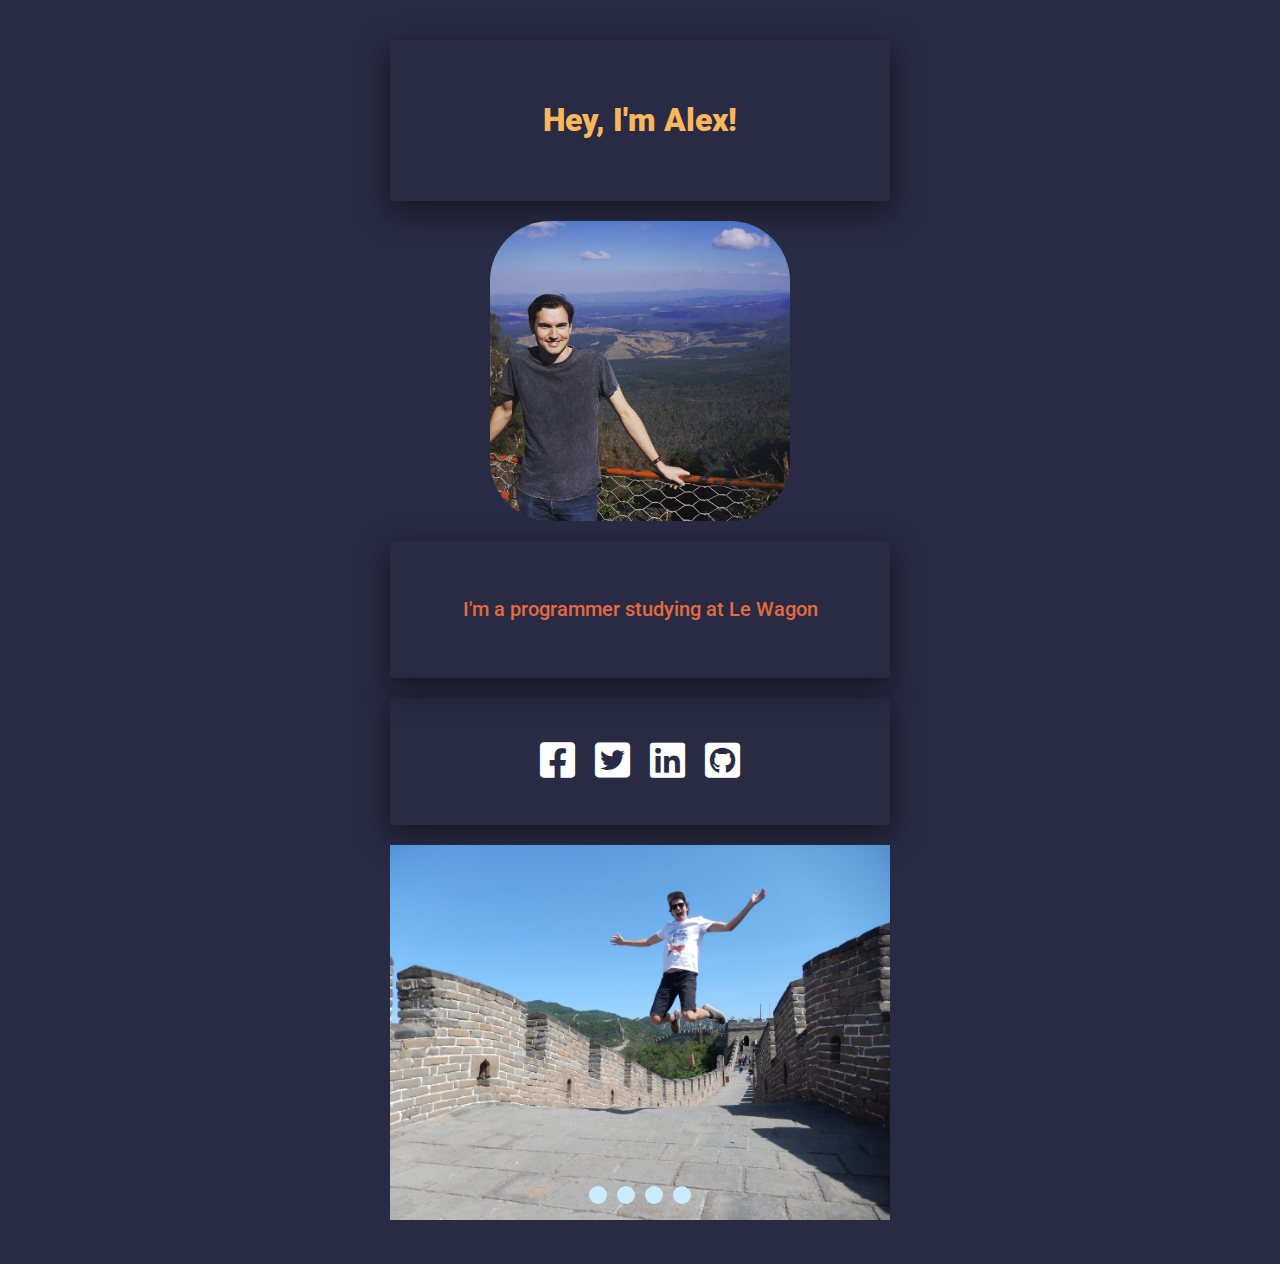
==== commit 84627e66: "added names to slides" ====
--- a/index.html
+++ b/index.html
@@ -13,98 +13,103 @@
   <body>
 
     <div class="container">
+      <div class="content">
 
-<!-- Start cssSlider.com -->
-		<!-- Generated by cssSlider.com 2.1 -->
-		<link rel="stylesheet" href="cssslider_files/csss_engine1/style.css">
-		<!--[if IE]><link rel="stylesheet" href="cssslider_files/csss_engine1/ie.css"><![endif]-->
-		<!--[if lte IE 9]><script type="text/javascript" src="cssslider_files/csss_engine1/ie.js"></script><![endif]-->
-		 <div class='csslider1 autoplay '>
-		<input name="cs_anchor1" id='cs_slide1_0' type="radio" class='cs_anchor slide' >
-		<input name="cs_anchor1" id='cs_slide1_1' type="radio" class='cs_anchor slide' >
-		<input name="cs_anchor1" id='cs_slide1_2' type="radio" class='cs_anchor slide' >
-		<input name="cs_anchor1" id='cs_slide1_3' type="radio" class='cs_anchor slide' >
-		<input name="cs_anchor1" id='cs_play1' type="radio" class='cs_anchor' checked>
-		<input name="cs_anchor1" id='cs_pause1_0' type="radio" class='cs_anchor pause'>
-		<input name="cs_anchor1" id='cs_pause1_1' type="radio" class='cs_anchor pause'>
-		<input name="cs_anchor1" id='cs_pause1_2' type="radio" class='cs_anchor pause'>
-		<input name="cs_anchor1" id='cs_pause1_3' type="radio" class='cs_anchor pause'>
-		<ul>
-			<li class="cs_skeleton"><img src="cssslider_files/csss_images1/dscn7078.jpg" style="width: 100%;"></li>
-			<li class='num0 img slide'> <img src='cssslider_files/csss_images1/dscn7078.jpg' alt='DSCN7078' title='DSCN7078' /></li>
-			<li class='num1 img slide'> <img src='cssslider_files/csss_images1/20160611_090855.jpg' alt='20160611_090855' title='20160611_090855' /></li>
-			<li class='num2 img slide'> <img src='cssslider_files/csss_images1/received_10155352142678207.jpg' alt='received_10155352142678207' title='received_10155352142678207' /></li>
-			<li class='num3 img slide'> <img src='cssslider_files/csss_images1/received_160051877663995722.jpg' alt='received_160051877663995722' title='received_160051877663995722' /></li>
-		</ul><div class="cs_engine"><a href="http://cssslider.com">http://cssslider.com</a> by cssSlider.com v2.1</div>
-		<div class='cs_description'>
-			<label class='num0'><span class="cs_title"><span class="cs_wrapper">DSCN7078</span></span></label>
-			<label class='num1'><span class="cs_title"><span class="cs_wrapper">20160611_090855</span></span></label>
-			<label class='num2'><span class="cs_title"><span class="cs_wrapper">received_10155352142678207</span></span></label>
-			<label class='num3'><span class="cs_title"><span class="cs_wrapper">received_160051877663995722</span></span></label>
-		</div>
-		<div class='cs_play_pause'>
-			<label class='cs_play' for='cs_play1'><span><i></i><b></b></span></label>
-			<label class='cs_pause num0' for='cs_pause1_0'><span><i></i><b></b></span></label>
-			<label class='cs_pause num1' for='cs_pause1_1'><span><i></i><b></b></span></label>
-			<label class='cs_pause num2' for='cs_pause1_2'><span><i></i><b></b></span></label>
-			<label class='cs_pause num3' for='cs_pause1_3'><span><i></i><b></b></span></label>
-			</div>
-		<div class='cs_arrowprev'>
-			<label class='num0' for='cs_slide1_0'><span><i></i><b></b></span></label>
-			<label class='num1' for='cs_slide1_1'><span><i></i><b></b></span></label>
-			<label class='num2' for='cs_slide1_2'><span><i></i><b></b></span></label>
-			<label class='num3' for='cs_slide1_3'><span><i></i><b></b></span></label>
-		</div>
-		<div class='cs_arrownext'>
-			<label class='num0' for='cs_slide1_0'><span><i></i><b></b></span></label>
-			<label class='num1' for='cs_slide1_1'><span><i></i><b></b></span></label>
-			<label class='num2' for='cs_slide1_2'><span><i></i><b></b></span></label>
-			<label class='num3' for='cs_slide1_3'><span><i></i><b></b></span></label>
-		</div>
-		<div class='cs_bullets'>
-			<label class='num0' for='cs_slide1_0'> <span class='cs_point'></span>
-				<span class='cs_thumb'><img src='cssslider_files/csss_tooltips1/dscn7078.jpg' alt='DSCN7078' title='DSCN7078' /></span></label>
-			<label class='num1' for='cs_slide1_1'> <span class='cs_point'></span>
-				<span class='cs_thumb'><img src='cssslider_files/csss_tooltips1/20160611_090855.jpg' alt='20160611_090855' title='20160611_090855' /></span></label>
-			<label class='num2' for='cs_slide1_2'> <span class='cs_point'></span>
-				<span class='cs_thumb'><img src='cssslider_files/csss_tooltips1/received_10155352142678207.jpg' alt='received_10155352142678207' title='received_10155352142678207' /></span></label>
-			<label class='num3' for='cs_slide1_3'> <span class='cs_point'></span>
-				<span class='cs_thumb'><img src='cssslider_files/csss_tooltips1/received_160051877663995722.jpg' alt='received_160051877663995722' title='received_160051877663995722' /></span></label>
-		</div>
-		</div>
-		<!-- End cssSlider.com -->
+        <div class="card-title">
+          <h1>Hey, I'm Alex!</h1>
+        </div>
+        <div class="card-image">
+          <img src="images/profile.jpg" class="img-circle" width = "300px" alt="picture of me" border-radius="5px">
+        </div>
+        <div class="card-body">
+          <h2>I'm a programmer studying at Le Wagon</h2>
+        </div>
+        <div class ="card-links">
+          <li>
+            <a href="https://www.facebook.com/alex.wade.376">
+              <i class="fab fa-facebook-square" href=""></i>
+            </a>
+          </li>
+          <li>
+            <a href="https://twitter.com/?lang=en">
+              <i class="fab fa-twitter-square" width="50px"></i>
+            </a>
+          </li>
+          <li>
+            <a href="https://www.linkedin.com/in/alex-wade-98b45872/">
+              <i class="fab fa-linkedin"></i>
+            </a>
+          </li>
+          <li>
+            <a href="https://github.com/AlexWade555">
+              <i class="fab fa-github-square"></i>
+            </a>
+          </li>
+        </div>
+      </div>
+      <div class="slides">
 
-    <div class="card-title">
-      <h1>Hey, I'm Alex!</h1>
+
+          <!-- Start cssSlider.com -->
+        <!-- Generated by cssSlider.com 2.1 -->
+        <link rel="stylesheet" href="cssslider_files/csss_engine1/style.css">
+        <!--[if IE]><link rel="stylesheet" href="cssslider_files/csss_engine1/ie.css"><![endif]-->
+        <!--[if lte IE 9]><script type="text/javascript" src="cssslider_files/csss_engine1/ie.js"></script><![endif]-->
+        <div class='csslider1 autoplay '>
+          <input name="cs_anchor1" id='cs_slide1_0' type="radio" class='cs_anchor slide' >
+          <input name="cs_anchor1" id='cs_slide1_1' type="radio" class='cs_anchor slide' >
+          <input name="cs_anchor1" id='cs_slide1_2' type="radio" class='cs_anchor slide' >
+          <input name="cs_anchor1" id='cs_slide1_3' type="radio" class='cs_anchor slide' >
+          <input name="cs_anchor1" id='cs_play1' type="radio" class='cs_anchor' checked>
+          <input name="cs_anchor1" id='cs_pause1_0' type="radio" class='cs_anchor pause'>
+          <input name="cs_anchor1" id='cs_pause1_1' type="radio" class='cs_anchor pause'>
+          <input name="cs_anchor1" id='cs_pause1_2' type="radio" class='cs_anchor pause'>
+          <input name="cs_anchor1" id='cs_pause1_3' type="radio" class='cs_anchor pause'>
+          <ul>
+            <li class="cs_skeleton"><img src="cssslider_files/csss_images1/dscn7078.jpg" style="width: 100%;"></li>
+            <li class='num0 img slide'> <img src='cssslider_files/csss_images1/dscn7078.jpg' alt='DSCN7078' title='DSCN7078' /></li>
+            <li class='num1 img slide'> <img src='cssslider_files/csss_images1/20160611_090855.jpg' alt='20160611_090855' title='20160611_090855' /></li>
+            <li class='num2 img slide'> <img src='cssslider_files/csss_images1/received_10155352142678207.jpg' alt='received_10155352142678207' title='received_10155352142678207' /></li>
+            <li class='num3 img slide'> <img src='cssslider_files/csss_images1/received_160051877663995722.jpg' alt='received_160051877663995722' title='received_160051877663995722' /></li>
+          </ul><div class="cs_engine"><a href="http://cssslider.com">http://cssslider.com</a> by cssSlider.com v2.1</div>
+          <div class='cs_description'>
+            <label class='num0'><span class="cs_title"><span class="cs_wrapper">The Great Wall of China</span></span></label>
+            <label class='num1'><span class="cs_title"><span class="cs_wrapper">Taklamakan Desert</span></span></label>
+            <label class='num2'><span class="cs_title"><span class="cs_wrapper">Mont-aux-Sources, Drakensberg</span></span></label>
+            <label class='num3'><span class="cs_title"><span class="cs_wrapper">Cliffs of Moher, Ireland</span></span></label>
+          </div>
+          <div class='cs_play_pause'>
+            <label class='cs_play' for='cs_play1'><span><i></i><b></b></span></label>
+            <label class='cs_pause num0' for='cs_pause1_0'><span><i></i><b></b></span></label>
+            <label class='cs_pause num1' for='cs_pause1_1'><span><i></i><b></b></span></label>
+            <label class='cs_pause num2' for='cs_pause1_2'><span><i></i><b></b></span></label>
+            <label class='cs_pause num3' for='cs_pause1_3'><span><i></i><b></b></span></label>
+          </div>
+          <div class='cs_arrowprev'>
+            <label class='num0' for='cs_slide1_0'><span><i></i><b></b></span></label>
+            <label class='num1' for='cs_slide1_1'><span><i></i><b></b></span></label>
+            <label class='num2' for='cs_slide1_2'><span><i></i><b></b></span></label>
+            <label class='num3' for='cs_slide1_3'><span><i></i><b></b></span></label>
+          </div>
+          <div class='cs_arrownext'>
+            <label class='num0' for='cs_slide1_0'><span><i></i><b></b></span></label>
+            <label class='num1' for='cs_slide1_1'><span><i></i><b></b></span></label>
+            <label class='num2' for='cs_slide1_2'><span><i></i><b></b></span></label>
+            <label class='num3' for='cs_slide1_3'><span><i></i><b></b></span></label>
+          </div>
+          <div class='cs_bullets'>
+            <label class='num0' for='cs_slide1_0'> <span class='cs_point'></span>
+            <span class='cs_thumb'><img src='cssslider_files/csss_tooltips1/dscn7078.jpg' alt='DSCN7078' title='DSCN7078' /></span></label>
+            <label class='num1' for='cs_slide1_1'> <span class='cs_point'></span>
+            <span class='cs_thumb'><img src='cssslider_files/csss_tooltips1/20160611_090855.jpg' alt='20160611_090855' title='20160611_090855' /></span></label>
+            <label class='num2' for='cs_slide1_2'> <span class='cs_point'></span>
+            <span class='cs_thumb'><img src='cssslider_files/csss_tooltips1/received_10155352142678207.jpg' alt='received_10155352142678207' title='received_10155352142678207' /></span></label>
+            <label class='num3' for='cs_slide1_3'> <span class='cs_point'></span>
+            <span class='cs_thumb'><img src='cssslider_files/csss_tooltips1/received_160051877663995722.jpg' alt='received_160051877663995722' title='received_160051877663995722' /></span></label>
+          </div>
+        </div>
+      </div>
+              <!-- End cssSlider.com -->
     </div>
-    <div class="card-image">
-      <img src="images/profile.jpg" class="img-circle" width = "300px" alt="picture of me" border-radius="5px">
-    </div>
-      <div class="card-body">
-    <h2>I'm a programmer studying at Le Wagon</h2>
-    </div>
-    <div class ="card-links">
-      <li>
-        <a href="https://www.facebook.com/alex.wade.376">
-          <i class="fab fa-facebook-square" href=""></i>
-        </a>
-      </li>
-      <li>
-        <a href="https://twitter.com/?lang=en">
-          <i class="fab fa-twitter-square" width="50px"></i>
-        </a>
-      </li>
-      <li>
-        <a href="https://www.linkedin.com/in/alex-wade-98b45872/">
-          <i class="fab fa-linkedin"></i>
-        </a>
-      </li>
-      <li>
-        <a href="https://github.com/AlexWade555">
-          <i class="fab fa-github-square"></i>
-        </a>
-      </li>
-    </div>
-  </div>
-</body>
+  </body>
 </html>
